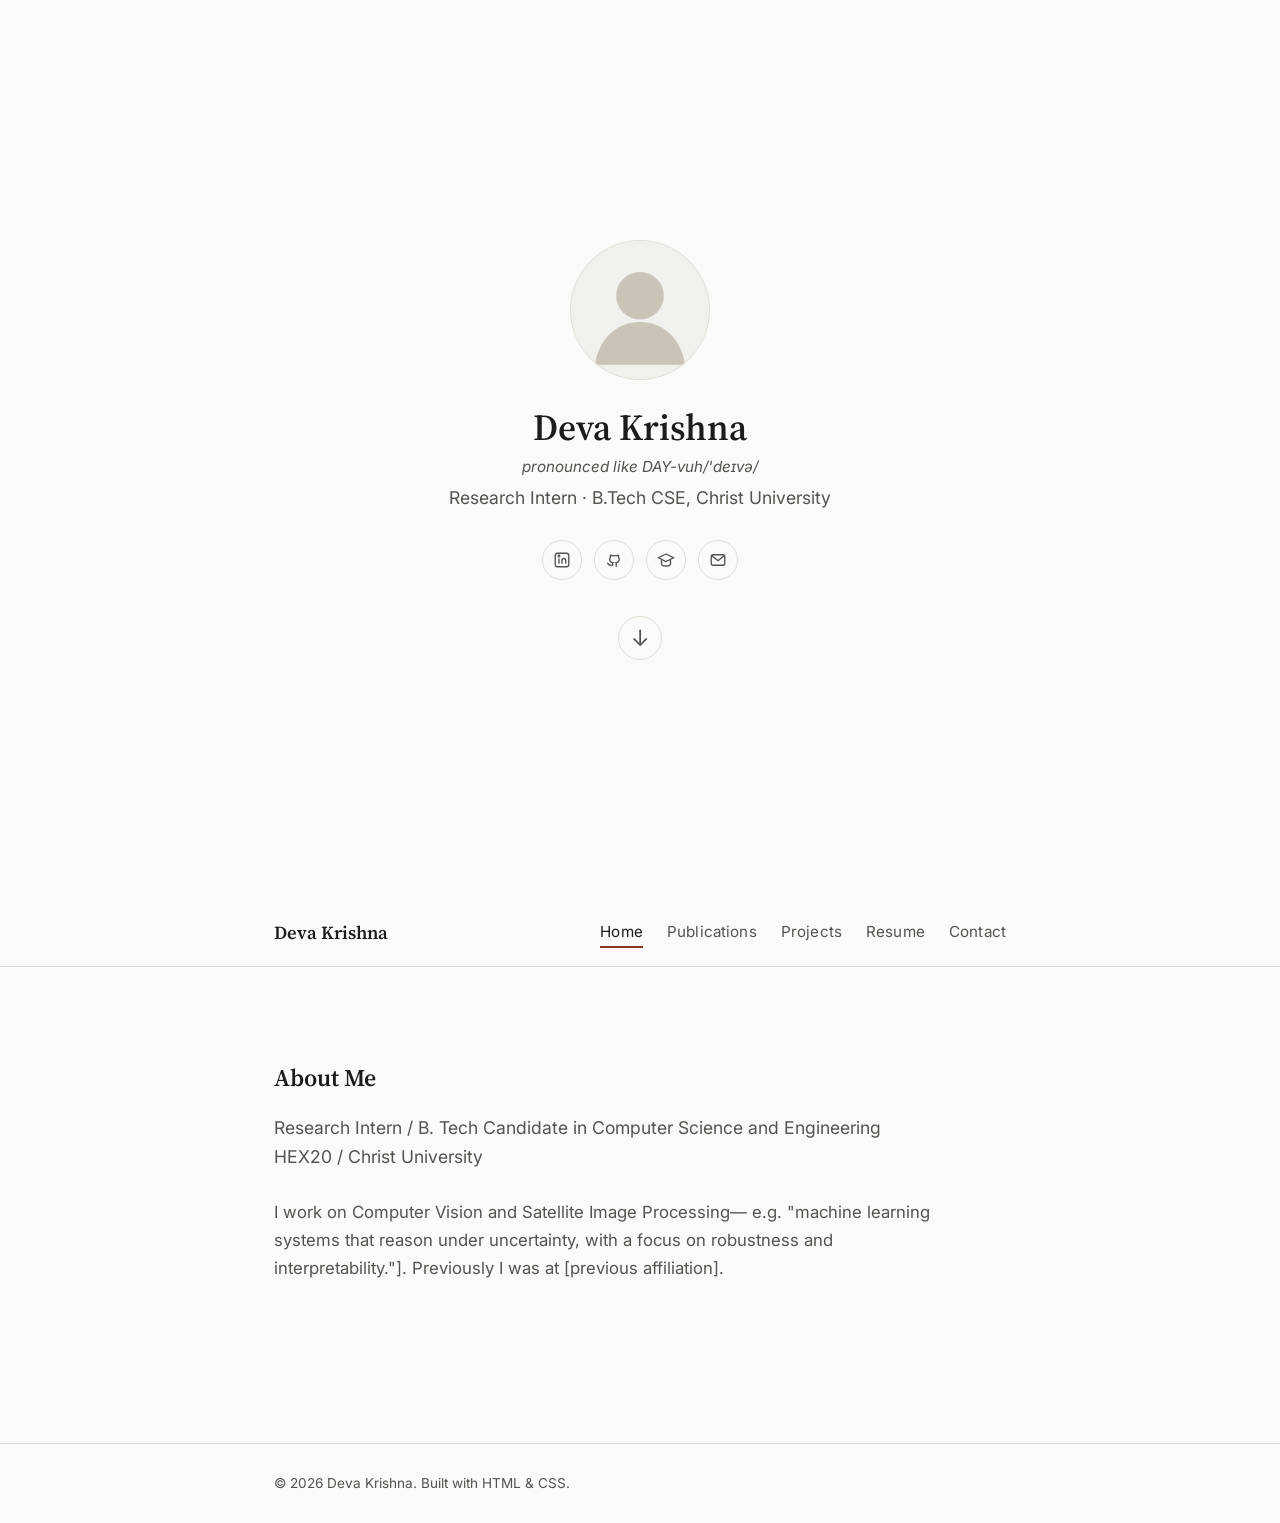
==== index.html @ 1d5160e4 "Landing page fix" ====
<!DOCTYPE html>
<html lang="en">
<head>
<meta charset="UTF-8" />
<meta name="viewport" content="width=device-width, initial-scale=1.0" />
<title>Deva Krishna</title>
<meta name="description" content="Personal academic portfolio of Your Name — research, publications, and projects." />
<link rel="icon" href="data:," />
<link rel="preconnect" href="https://fonts.googleapis.com" />
<link href="https://fonts.googleapis.com/css2?family=Inter:wght@400;500;600&family=Source+Serif+4:wght@500;600&display=swap" rel="stylesheet" />
<link rel="stylesheet" href="css/style.css" />
</head>
<body>

<section class="landing">
  <img class="avatar" src="assets/profile-placeholder.svg" alt="Portrait of Deva Krishna" />
  <h1>Deva Krishna</h1>
  <p class="pronounce">pronounced like <em>DAY-vuh</em>/'deɪvə/</p>
  <p class="subtitle">Research Intern &middot; B.Tech CSE, Christ University</p>

  <div class="landing-icons">
    <a href="https://www.linkedin.com/in/viabledev/" target="_blank" rel="noopener" aria-label="LinkedIn">
      <svg viewBox="0 0 24 24" fill="none" stroke="currentColor" stroke-width="1.8"><rect x="3" y="3" width="18" height="18" rx="3"/><line x1="8" y1="10" x2="8" y2="17"/><circle cx="8" cy="6.7" r="1"/><path d="M12 17v-4.5c0-1.4 1-2.5 2.4-2.5s2.6 1.1 2.6 2.5V17"/></svg>
    </a>
    <a href="https://github.com/viabledev" target="_blank" rel="noopener" aria-label="GitHub">
      <svg viewBox="0 0 24 24" fill="none" stroke="currentColor" stroke-width="1.8"><path d="M9 19c-4.3 1.4-4.3-2.5-6-3m12 5v-3.5c0-1 .1-1.4-.5-2 2-.2 4.5-1 4.5-4.5 0-1-.4-1.9-1-2.6.1-.2.4-1.3-.1-2.8 0 0-.8-.3-2.8 1a9.4 9.4 0 0 0-5 0c-2-1.3-2.8-1-2.8-1-.5 1.5-.2 2.6-.1 2.8-.6.7-1 1.6-1 2.6 0 3.5 2.5 4.3 4.5 4.5-.3.3-.5.7-.5 1.3V20"/></svg>
    </a>
    <a href="https://scholar.google.com/citations?hl=en&user=NZZ7CNwAAAAJ" target="_blank" rel="noopener" aria-label="Google Scholar">
      <svg viewBox="0 0 24 24" fill="none" stroke="currentColor" stroke-width="1.8"><path d="M12 4 2 9l10 5 10-5-10-5Z"/><path d="M6 11.5V17c0 1.5 2.7 3 6 3s6-1.5 6-3v-5.5"/></svg>
    </a>
    <a href="mailto:devakollam676@gmail.com" aria-label="Email">
      <svg viewBox="0 0 24 24" fill="none" stroke="currentColor" stroke-width="1.8"><rect x="3" y="5" width="18" height="14" rx="2"/><path d="m4 6.5 8 6.5 8-6.5"/></svg>
    </a>
  </div>

  <a class="scroll-cue" href="#home" aria-label="Scroll down">&#8595;</a>
</section>

<header class="site" id="home">
  <div class="nav-inner">
    <a href="index.html" class="brand">Deva Krishna</a>
    <button class="nav-toggle" id="navToggle" aria-label="Toggle navigation">&#9776;</button>
    <nav class="links" id="navLinks">
      <a href="index.html" class="active">Home</a>
      <a href="publications.html">Publications</a>
      <a href="projects.html">Projects</a>
      <a href="resume.html">Resume</a>
      <a href="contact.html">Contact</a>
    </nav>
  </div>
</header>

<main>
  <div class="wrap">
    <section class="hero">
      <h2>About Me</h2>
      <p class="subtitle">Research Intern / B. Tech Candidate in Computer Science and Engineering<br />
      HEX20 / Christ University</p>

      <p class="lede">
        I work on Computer Vision and Satellite Image Processing—
        e.g. "machine learning systems that reason under uncertainty, with a
        focus on robustness and interpretability."]. Previously I was at
        [previous affiliation].
      </p>
    </section>
  </div>
</main>

<footer class="site">
  <div class="wrap">
    &copy; <span id="year"></span>  Deva Krishna. Built with HTML &amp; CSS.
  </div>
</footer>

<script src="js/script.js"></script>
</body>
</html>
---- css/style.css ----
/* ---------- Design tokens ---------- */
:root {
  --bg: #fbfaf8;
  --bg-alt: #f2f0ec;
  --ink: #1c1c1a;
  --ink-soft: #55534d;
  --accent: #8a3324;
  --accent-soft: #b8552f;
  --border: #e2ded5;
  --card-bg: #ffffff;
  --max-width: 780px;
  --serif: "Source Serif 4", Georgia, "Times New Roman", serif;
  --sans: "Inter", -apple-system, BlinkMacSystemFont, "Segoe UI", sans-serif;
}

@media (prefers-color-scheme: dark) {
  :root {
    --bg: #161614;
    --bg-alt: #1e1e1b;
    --ink: #ece9e2;
    --ink-soft: #a8a49a;
    --accent: #e07a5f;
    --accent-soft: #f2a488;
    --border: #34322c;
    --card-bg: #1c1c19;
  }
}

* { box-sizing: border-box; }

html { scroll-behavior: smooth; }

body {
  margin: 0;
  background: var(--bg);
  color: var(--ink);
  font-family: var(--sans);
  font-size: 17px;
  line-height: 1.65;
  -webkit-font-smoothing: antialiased;
}

a {
  color: var(--accent);
  text-decoration: none;
}
a:hover { text-decoration: underline; }

.wrap {
  max-width: var(--max-width);
  margin: 0 auto;
  padding: 0 24px;
}

/* ---------- Header / nav ---------- */
header.site {
  border-bottom: 1px solid var(--border);
  background: var(--bg);
  position: sticky;
  top: 0;
  z-index: 10;
}

.nav-inner {
  max-width: var(--max-width);
  margin: 0 auto;
  padding: 18px 24px;
  display: flex;
  align-items: center;
  justify-content: space-between;
}

.brand {
  font-family: var(--serif);
  font-size: 1.15rem;
  font-weight: 600;
  color: var(--ink);
}
.brand:hover { text-decoration: none; opacity: 0.8; }

nav.links {
  display: flex;
  gap: 24px;
}

nav.links a {
  color: var(--ink-soft);
  font-size: 0.95rem;
  letter-spacing: 0.01em;
  padding-bottom: 2px;
  border-bottom: 2px solid transparent;
}

nav.links a:hover {
  color: var(--ink);
  text-decoration: none;
}

nav.links a.active {
  color: var(--ink);
  border-bottom-color: var(--accent);
}

.nav-toggle {
  display: none;
  background: none;
  border: none;
  font-size: 1.5rem;
  color: var(--ink);
  cursor: pointer;
}

@media (max-width: 640px) {
  nav.links {
    position: fixed;
    top: 62px;
    left: 0;
    right: 0;
    background: var(--bg);
    border-bottom: 1px solid var(--border);
    flex-direction: column;
    gap: 0;
    max-height: 0;
    overflow: hidden;
    transition: max-height 0.25s ease;
  }
  nav.links.open { max-height: 300px; }
  nav.links a {
    padding: 14px 24px;
    border-bottom: 1px solid var(--border);
  }
  .nav-toggle { display: block; }
}

/* ---------- Main / sections ---------- */
main { padding: 56px 0 80px; }

h1, h2, h3 {
  font-family: var(--serif);
  font-weight: 600;
  color: var(--ink);
  line-height: 1.25;
}

h1 { font-size: 2.3rem; margin: 0 0 8px; }
h2 { font-size: 1.5rem; margin: 0 0 20px; }
h3 { font-size: 1.15rem; margin: 0 0 6px; }

.subtitle {
  font-size: 1.1rem;
  color: var(--ink-soft);
  margin: 0 0 28px;
}

.lede {
  font-size: 1.05rem;
  color: var(--ink-soft);
  max-width: 60ch;
}

section { margin-bottom: 56px; }

/* ---------- Full-screen splash ---------- */
.landing {
  min-height: 100vh;
  display: flex;
  flex-direction: column;
  align-items: center;
  justify-content: center;
  text-align: center;
  padding: 24px;
  margin: 0;
}

.landing .avatar {
  width: 140px;
  height: 140px;
  border-radius: 50%;
  background: var(--bg-alt);
  border: 1px solid var(--border);
  margin-bottom: 24px;
  object-fit: cover;
  display: block;
}

.landing h1 { margin-bottom: 4px; }

.landing .pronounce { margin: 0 0 4px; }

.landing .subtitle { margin: 0 0 28px; }

.landing-icons {
  display: flex;
  gap: 12px;
  margin-bottom: 36px;
}

.landing-icons a {
  color: var(--ink-soft);
  border: 1px solid var(--border);
  border-radius: 50%;
  width: 40px;
  height: 40px;
  display: flex;
  align-items: center;
  justify-content: center;
}
.landing-icons a:hover {
  color: var(--accent);
  border-color: var(--accent);
  text-decoration: none;
}
.landing-icons svg {
  width: 18px;
  height: 18px;
}

.scroll-cue {
  color: var(--ink-soft);
  font-size: 1.4rem;
  border: 1px solid var(--border);
  border-radius: 50%;
  width: 44px;
  height: 44px;
  display: flex;
  align-items: center;
  justify-content: center;
  animation: bob 2s ease-in-out infinite;
}
.scroll-cue:hover {
  color: var(--accent);
  border-color: var(--accent);
  text-decoration: none;
}

@keyframes bob {
  0%, 100% { transform: translateY(0); }
  50% { transform: translateY(6px); }
}

/* ---------- Hero (landing page) ---------- */
.hero {
  padding: 40px 0 8px;
}

.hero .avatar {
  width: 116px;
  height: 116px;
  border-radius: 50%;
  background: var(--bg-alt);
  border: 1px solid var(--border);
  margin-bottom: 28px;
  object-fit: cover;
  display: block;
}

.pronounce {
  font-size: 0.95rem;
  color: var(--ink-soft);
  font-style: italic;
  margin: -4px 0 20px;
}

.social-row {
  display: flex;
  flex-wrap: wrap;
  gap: 10px;
  margin-top: 28px;
}

.social-row a {
  border: 1px solid var(--border);
  border-radius: 8px;
  padding: 8px 14px;
  font-size: 0.92rem;
  color: var(--ink);
  display: inline-flex;
  align-items: center;
  gap: 6px;
}
.social-row a:hover {
  border-color: var(--accent);
  color: var(--accent);
  text-decoration: none;
}

.cta-row {
  display: flex;
  gap: 12px;
  margin-top: 32px;
  flex-wrap: wrap;
}

.btn {
  display: inline-block;
  padding: 10px 20px;
  border-radius: 8px;
  font-size: 0.95rem;
  border: 1px solid var(--accent);
  color: var(--accent);
}
.btn:hover { background: var(--accent); color: #fff; text-decoration: none; }
.btn.primary { background: var(--accent); color: #fff; }
.btn.primary:hover { background: var(--accent-soft); border-color: var(--accent-soft); }

/* ---------- Publications ---------- */
.pub-list { list-style: none; padding: 0; margin: 0; }

.pub {
  padding: 22px 0;
  border-bottom: 1px solid var(--border);
}
.pub:first-child { padding-top: 0; }

.pub .venue-tag {
  display: inline-block;
  font-size: 0.78rem;
  text-transform: uppercase;
  letter-spacing: 0.06em;
  color: var(--accent);
  background: var(--bg-alt);
  border-radius: 5px;
  padding: 3px 8px;
  margin-bottom: 8px;
}

.pub .authors {
  color: var(--ink-soft);
  font-size: 0.95rem;
  margin: 4px 0;
}

.pub .meta {
  color: var(--ink-soft);
  font-size: 0.9rem;
  font-style: italic;
}

.pub .pub-links {
  margin-top: 8px;
  font-size: 0.9rem;
  display: flex;
  gap: 14px;
}

/* ---------- Projects ---------- */
.project-grid {
  display: grid;
  grid-template-columns: 1fr;
  gap: 20px;
}

.card {
  background: var(--card-bg);
  border: 1px solid var(--border);
  border-radius: 12px;
  padding: 24px;
}

.tag-row {
  display: flex;
  flex-wrap: wrap;
  gap: 8px;
  margin: 12px 0;
}

.tag {
  font-size: 0.78rem;
  color: var(--ink-soft);
  background: var(--bg-alt);
  border-radius: 5px;
  padding: 3px 9px;
}

.card-links {
  margin-top: 12px;
  display: flex;
  gap: 16px;
  font-size: 0.9rem;
}

/* ---------- Resume ---------- */
.resume-embed {
  width: 100%;
  height: 80vh;
  border: 1px solid var(--border);
  border-radius: 12px;
  margin-top: 24px;
}

.resume-fallback {
  padding: 16px;
  background: var(--bg-alt);
  border-radius: 8px;
  font-size: 0.9rem;
  color: var(--ink-soft);
}

/* ---------- Contact ---------- */
.contact-list {
  list-style: none;
  padding: 0;
  margin: 24px 0;
}
.contact-list li {
  padding: 12px 0;
  border-bottom: 1px solid var(--border);
  display: flex;
  gap: 10px;
}
.contact-list li:first-child { padding-top: 0; }
.contact-list .label {
  color: var(--ink-soft);
  min-width: 100px;
}

/* ---------- Footer ---------- */
footer.site {
  border-top: 1px solid var(--border);
  padding: 28px 0;
  color: var(--ink-soft);
  font-size: 0.85rem;
}
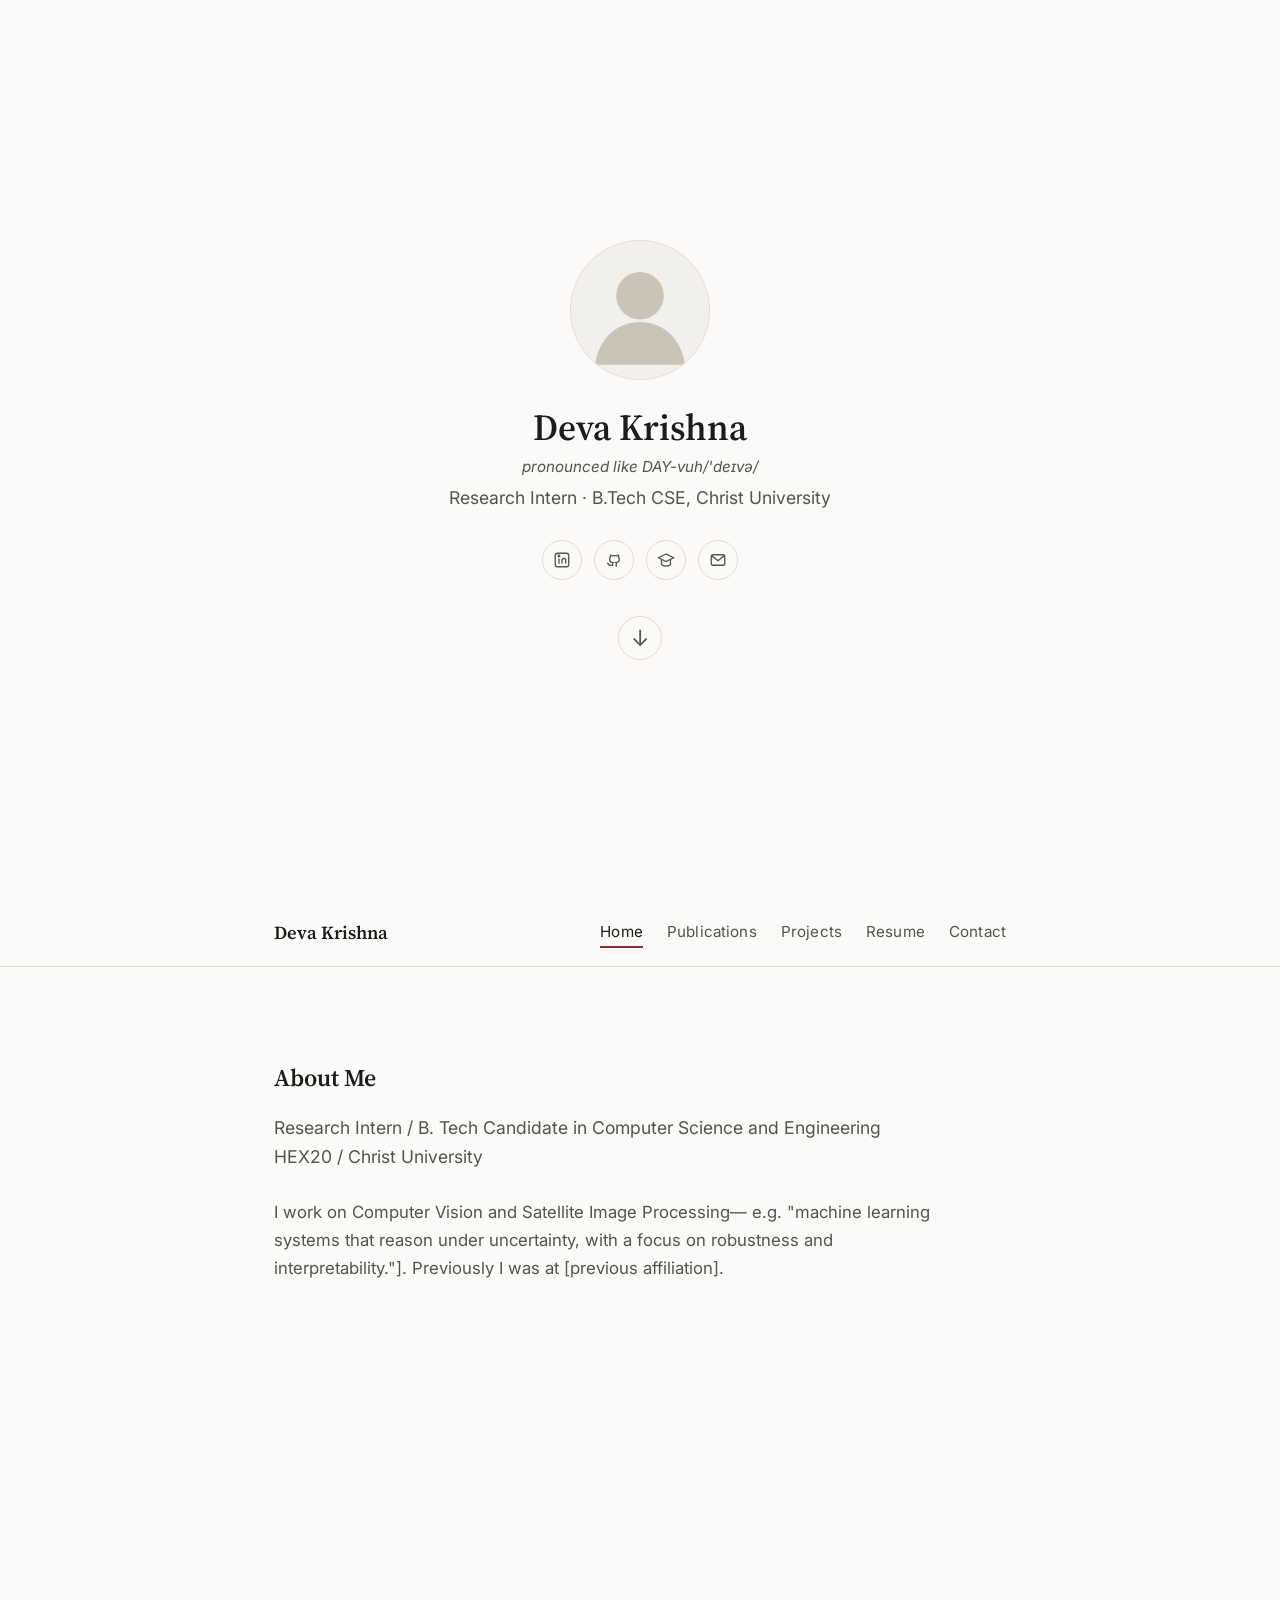
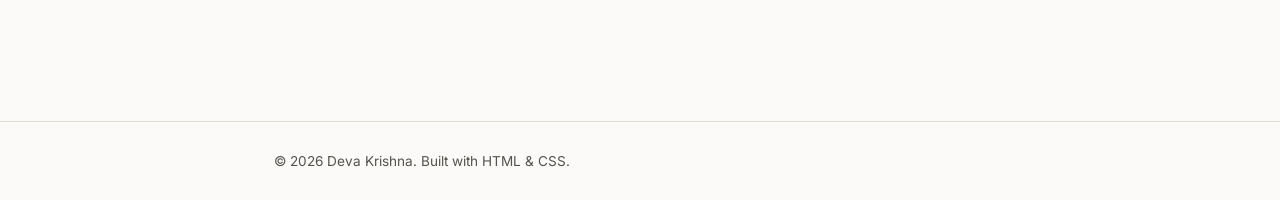
==== commit 7ea7a3fd: "Add scroll-snap so landing and home sections fill the screen separately" ====
--- a/index.html
+++ b/index.html
@@ -8,7 +8,7 @@
 <link rel="icon" href="data:," />
 <link rel="preconnect" href="https://fonts.googleapis.com" />
 <link href="https://fonts.googleapis.com/css2?family=Inter:wght@400;500;600&family=Source+Serif+4:wght@500;600&display=swap" rel="stylesheet" />
-<link rel="stylesheet" href="css/style.css" />
+<link rel="stylesheet" href="css/style.css?v=2" />
 </head>
 <body>
 
@@ -36,42 +36,44 @@
   <a class="scroll-cue" href="#home" aria-label="Scroll down">&#8595;</a>
 </section>
 
-<header class="site" id="home">
-  <div class="nav-inner">
-    <a href="index.html" class="brand">Deva Krishna</a>
-    <button class="nav-toggle" id="navToggle" aria-label="Toggle navigation">&#9776;</button>
-    <nav class="links" id="navLinks">
-      <a href="index.html" class="active">Home</a>
-      <a href="publications.html">Publications</a>
-      <a href="projects.html">Projects</a>
-      <a href="resume.html">Resume</a>
-      <a href="contact.html">Contact</a>
-    </nav>
-  </div>
-</header>
+<div class="page-content" id="home">
+  <header class="site">
+    <div class="nav-inner">
+      <a href="index.html" class="brand">Deva Krishna</a>
+      <button class="nav-toggle" id="navToggle" aria-label="Toggle navigation">&#9776;</button>
+      <nav class="links" id="navLinks">
+        <a href="index.html" class="active">Home</a>
+        <a href="publications.html">Publications</a>
+        <a href="projects.html">Projects</a>
+        <a href="resume.html">Resume</a>
+        <a href="contact.html">Contact</a>
+      </nav>
+    </div>
+  </header>
 
-<main>
-  <div class="wrap">
-    <section class="hero">
-      <h2>About Me</h2>
-      <p class="subtitle">Research Intern / B. Tech Candidate in Computer Science and Engineering<br />
-      HEX20 / Christ University</p>
+  <main>
+    <div class="wrap">
+      <section class="hero">
+        <h2>About Me</h2>
+        <p class="subtitle">Research Intern / B. Tech Candidate in Computer Science and Engineering<br />
+        HEX20 / Christ University</p>
 
-      <p class="lede">
-        I work on Computer Vision and Satellite Image Processing—
-        e.g. "machine learning systems that reason under uncertainty, with a
-        focus on robustness and interpretability."]. Previously I was at
-        [previous affiliation].
-      </p>
-    </section>
-  </div>
-</main>
+        <p class="lede">
+          I work on Computer Vision and Satellite Image Processing—
+          e.g. "machine learning systems that reason under uncertainty, with a
+          focus on robustness and interpretability."]. Previously I was at
+          [previous affiliation].
+        </p>
+      </section>
+    </div>
+  </main>
 
-<footer class="site">
-  <div class="wrap">
-    &copy; <span id="year"></span>  Deva Krishna. Built with HTML &amp; CSS.
-  </div>
-</footer>
+  <footer class="site">
+    <div class="wrap">
+      &copy; <span id="year"></span>  Deva Krishna. Built with HTML &amp; CSS.
+    </div>
+  </footer>
+</div>
 
 <script src="js/script.js"></script>
 </body>
--- a/css/style.css
+++ b/css/style.css
@@ -38,6 +38,12 @@
   font-size: 17px;
   line-height: 1.65;
   -webkit-font-smoothing: antialiased;
+}
+
+body:has(> .landing) {
+  height: 100vh;
+  overflow-y: auto;
+  scroll-snap-type: y mandatory;
 }
 
 a {
@@ -162,7 +168,7 @@
 
 /* ---------- Full-screen splash ---------- */
 .landing {
-  min-height: 100vh;
+  height: 100vh;
   display: flex;
   flex-direction: column;
   align-items: center;
@@ -170,6 +176,20 @@
   text-align: center;
   padding: 24px;
   margin: 0;
+  scroll-snap-align: start;
+  scroll-snap-stop: always;
+}
+
+.page-content {
+  min-height: 100vh;
+  display: flex;
+  flex-direction: column;
+  scroll-snap-align: start;
+  scroll-snap-stop: always;
+}
+
+.page-content main {
+  flex: 1;
 }
 
 .landing .avatar {
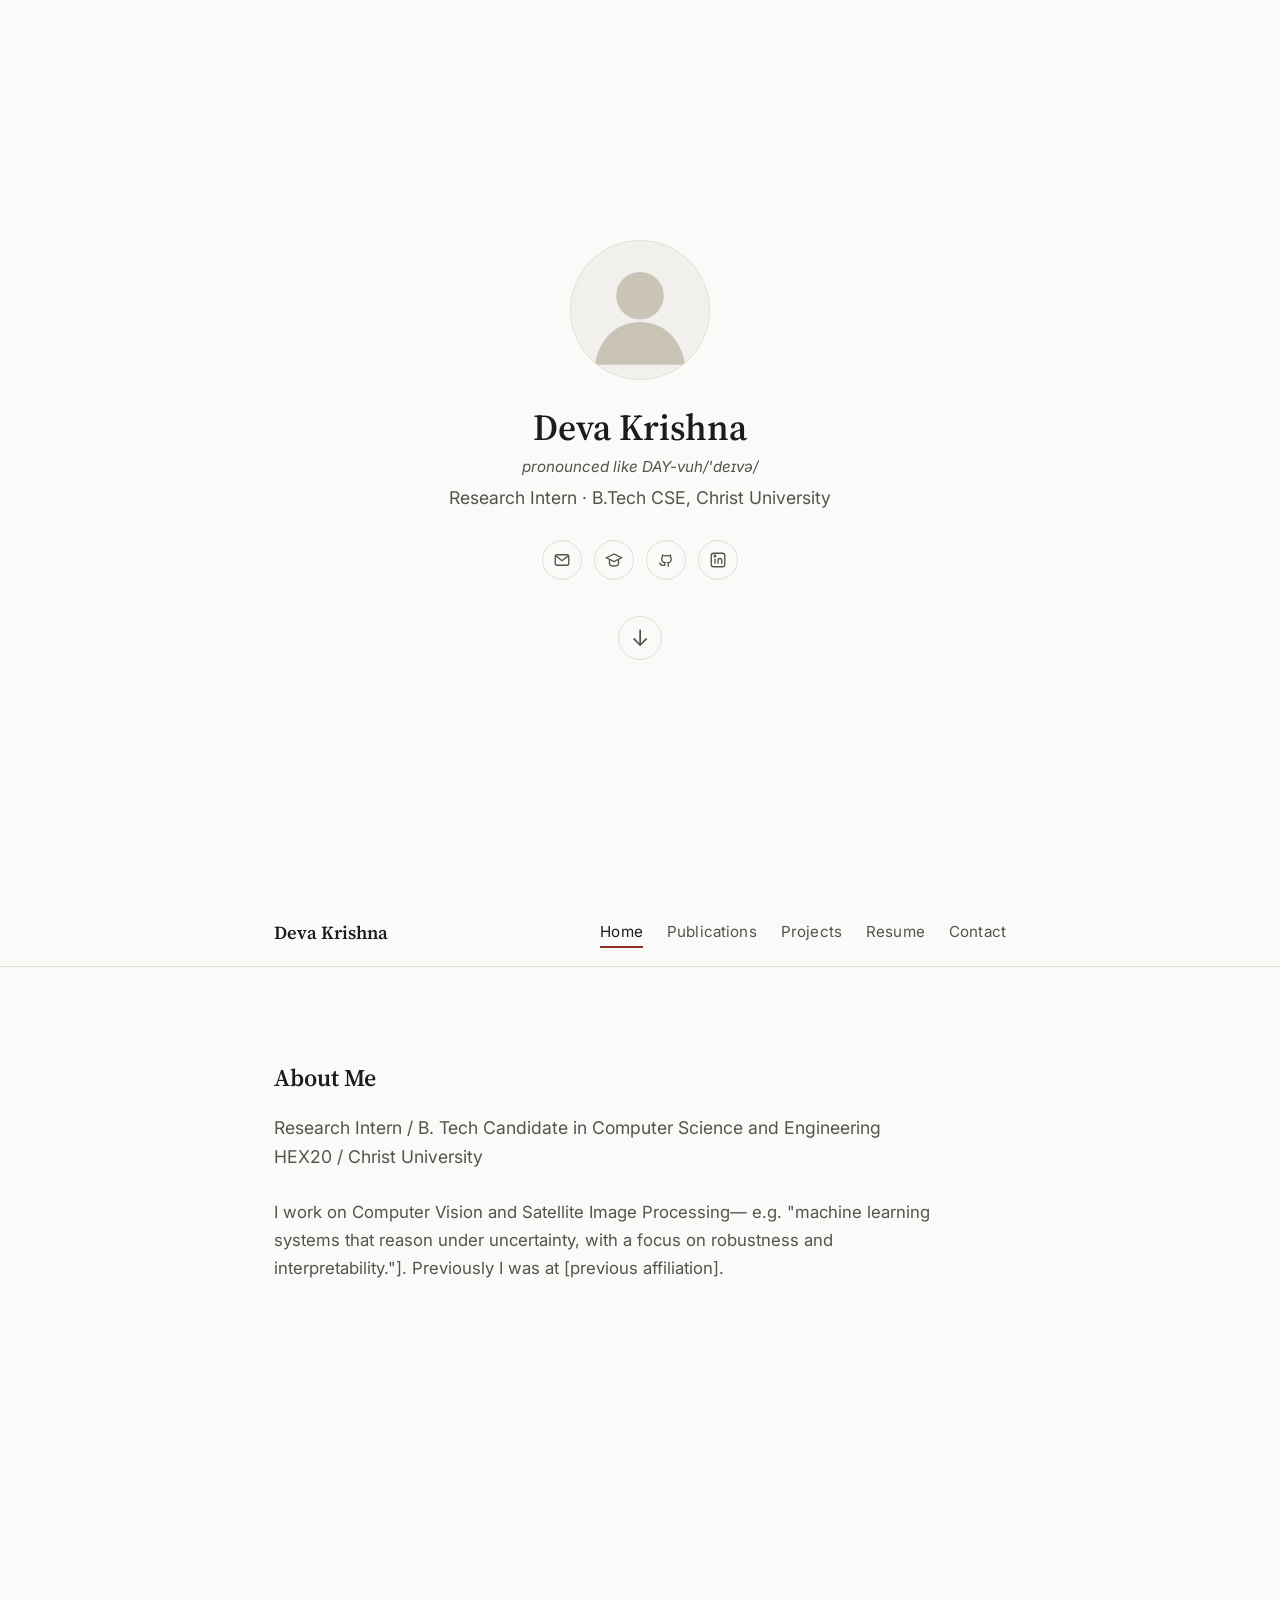
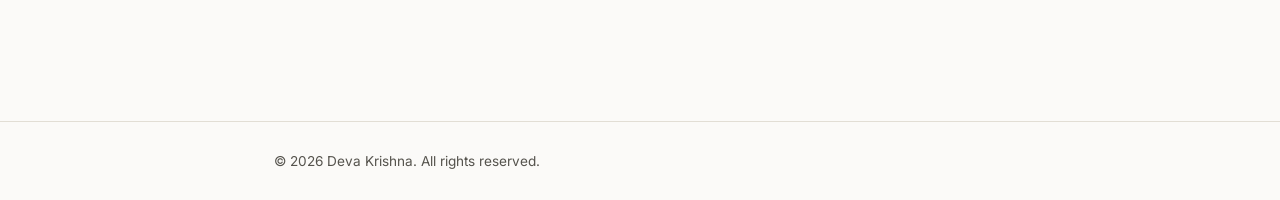
==== commit 75440763: "Reorder landing icons: email, scholar, github, linkedin" ====
--- a/index.html
+++ b/index.html
@@ -19,17 +19,17 @@
   <p class="subtitle">Research Intern &middot; B.Tech CSE, Christ University</p>
 
   <div class="landing-icons">
-    <a href="https://www.linkedin.com/in/viabledev/" target="_blank" rel="noopener" aria-label="LinkedIn">
-      <svg viewBox="0 0 24 24" fill="none" stroke="currentColor" stroke-width="1.8"><rect x="3" y="3" width="18" height="18" rx="3"/><line x1="8" y1="10" x2="8" y2="17"/><circle cx="8" cy="6.7" r="1"/><path d="M12 17v-4.5c0-1.4 1-2.5 2.4-2.5s2.6 1.1 2.6 2.5V17"/></svg>
+    <a href="mailto:devakollam676@gmail.com" aria-label="Email">
+      <svg viewBox="0 0 24 24" fill="none" stroke="currentColor" stroke-width="1.8"><rect x="3" y="5" width="18" height="14" rx="2"/><path d="m4 6.5 8 6.5 8-6.5"/></svg>
+    </a>
+    <a href="https://scholar.google.com/citations?hl=en&user=NZZ7CNwAAAAJ" target="_blank" rel="noopener" aria-label="Google Scholar">
+      <svg viewBox="0 0 24 24" fill="none" stroke="currentColor" stroke-width="1.8"><path d="M12 4 2 9l10 5 10-5-10-5Z"/><path d="M6 11.5V17c0 1.5 2.7 3 6 3s6-1.5 6-3v-5.5"/></svg>
     </a>
     <a href="https://github.com/viabledev" target="_blank" rel="noopener" aria-label="GitHub">
       <svg viewBox="0 0 24 24" fill="none" stroke="currentColor" stroke-width="1.8"><path d="M9 19c-4.3 1.4-4.3-2.5-6-3m12 5v-3.5c0-1 .1-1.4-.5-2 2-.2 4.5-1 4.5-4.5 0-1-.4-1.9-1-2.6.1-.2.4-1.3-.1-2.8 0 0-.8-.3-2.8 1a9.4 9.4 0 0 0-5 0c-2-1.3-2.8-1-2.8-1-.5 1.5-.2 2.6-.1 2.8-.6.7-1 1.6-1 2.6 0 3.5 2.5 4.3 4.5 4.5-.3.3-.5.7-.5 1.3V20"/></svg>
     </a>
-    <a href="https://scholar.google.com/citations?hl=en&user=NZZ7CNwAAAAJ" target="_blank" rel="noopener" aria-label="Google Scholar">
-      <svg viewBox="0 0 24 24" fill="none" stroke="currentColor" stroke-width="1.8"><path d="M12 4 2 9l10 5 10-5-10-5Z"/><path d="M6 11.5V17c0 1.5 2.7 3 6 3s6-1.5 6-3v-5.5"/></svg>
-    </a>
-    <a href="mailto:devakollam676@gmail.com" aria-label="Email">
-      <svg viewBox="0 0 24 24" fill="none" stroke="currentColor" stroke-width="1.8"><rect x="3" y="5" width="18" height="14" rx="2"/><path d="m4 6.5 8 6.5 8-6.5"/></svg>
+    <a href="https://www.linkedin.com/in/viabledev/" target="_blank" rel="noopener" aria-label="LinkedIn">
+      <svg viewBox="0 0 24 24" fill="none" stroke="currentColor" stroke-width="1.8"><rect x="3" y="3" width="18" height="18" rx="3"/><line x1="8" y1="10" x2="8" y2="17"/><circle cx="8" cy="6.7" r="1"/><path d="M12 17v-4.5c0-1.4 1-2.5 2.4-2.5s2.6 1.1 2.6 2.5V17"/></svg>
     </a>
   </div>
 
@@ -70,7 +70,7 @@
 
   <footer class="site">
     <div class="wrap">
-      &copy; <span id="year"></span>  Deva Krishna. Built with HTML &amp; CSS.
+      &copy; <span id="year"></span>  Deva Krishna. All rights reserved.
     </div>
   </footer>
 </div>
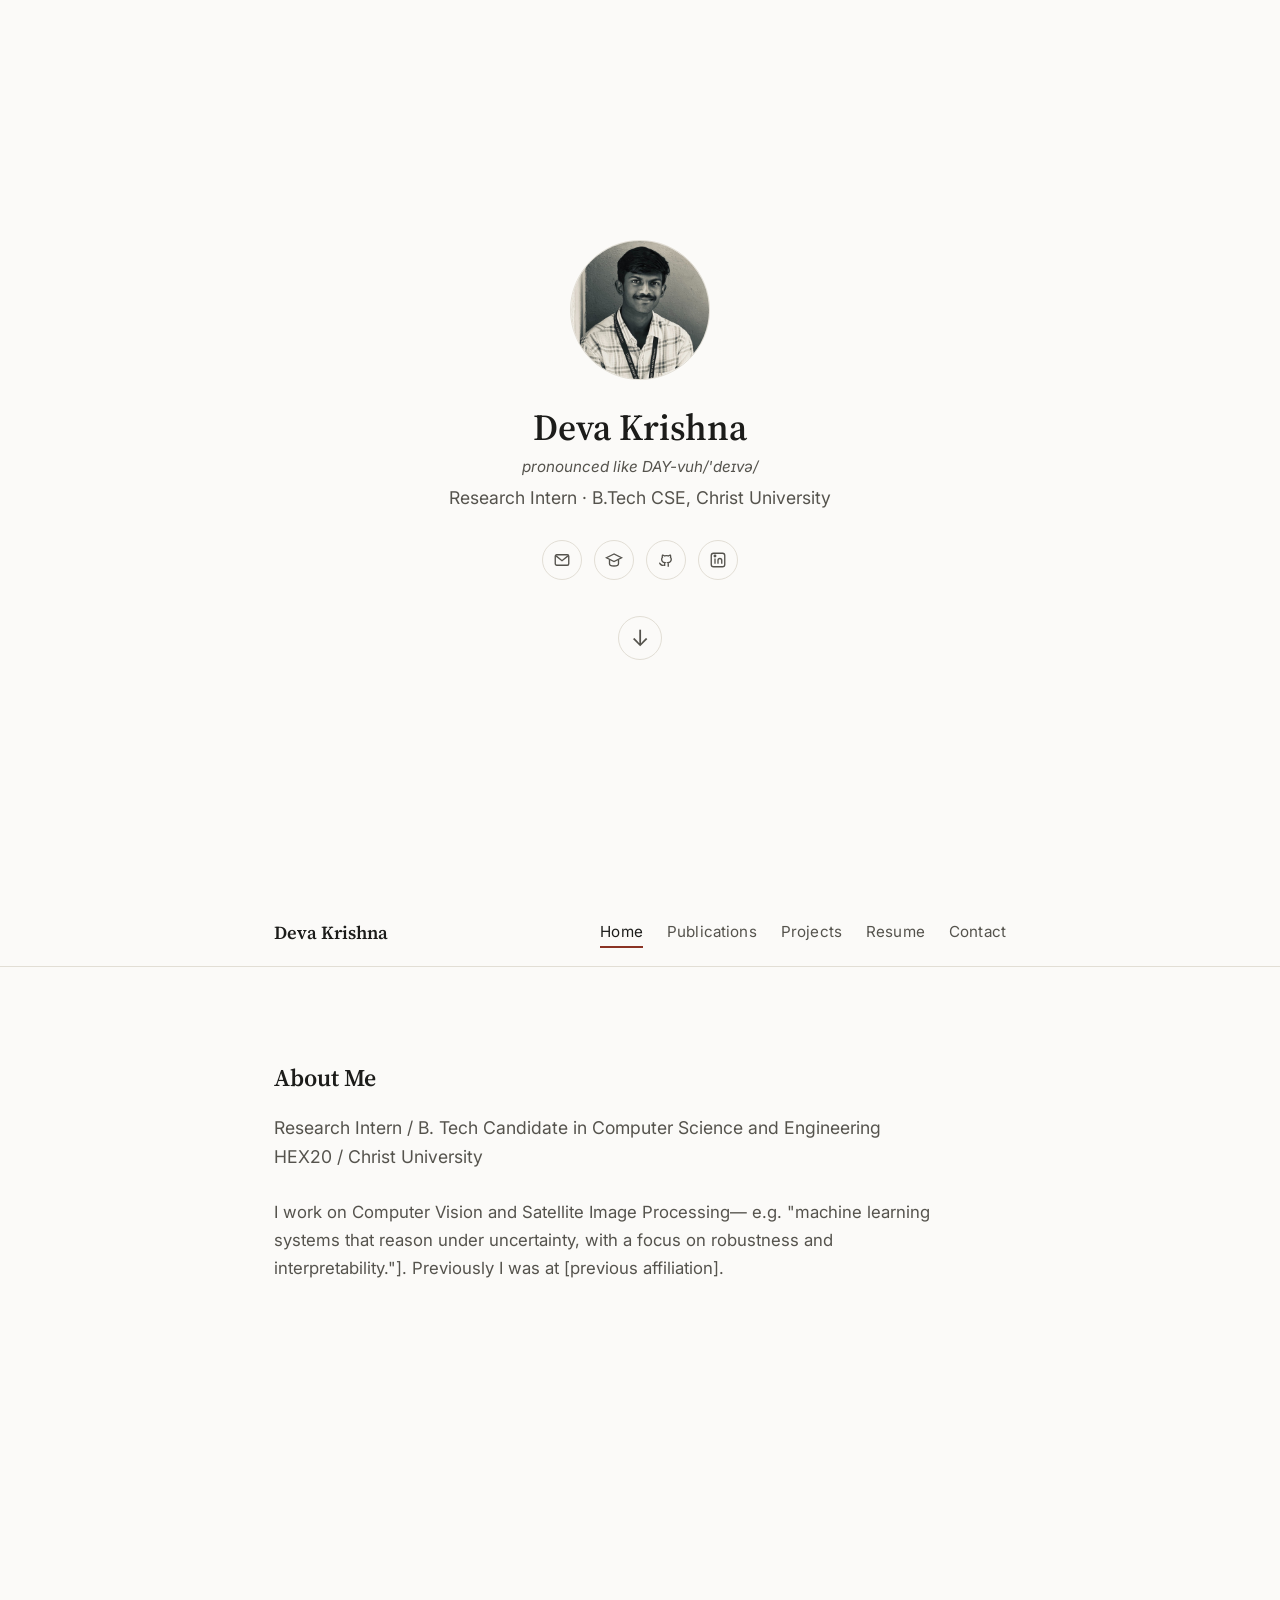
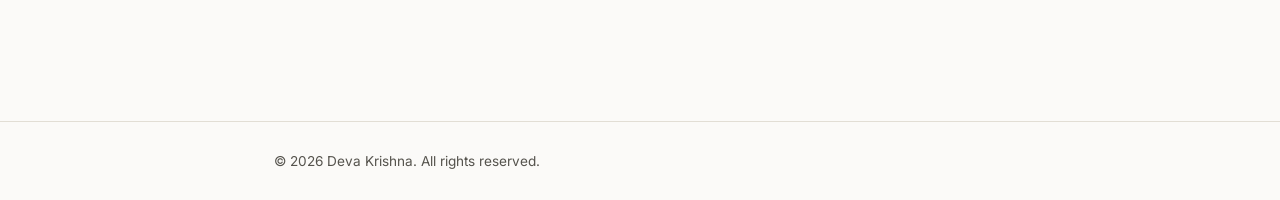
==== commit d2b9af55: "Use real profile photo on landing page" ====
--- a/index.html
+++ b/index.html
@@ -13,7 +13,7 @@
 <body>
 
 <section class="landing">
-  <img class="avatar" src="assets/profile-placeholder.svg" alt="Portrait of Deva Krishna" />
+  <img class="avatar" src="assets/pfp.jpeg" alt="Portrait of Deva Krishna" />
   <h1>Deva Krishna</h1>
   <p class="pronounce">pronounced like <em>DAY-vuh</em>/'deɪvə/</p>
   <p class="subtitle">Research Intern &middot; B.Tech CSE, Christ University</p>
--- a/css/style.css
+++ b/css/style.css
@@ -42,6 +42,7 @@
 
 body:has(> .landing) {
   height: 100vh;
+  height: 100dvh;
   overflow-y: auto;
   scroll-snap-type: y mandatory;
 }
@@ -169,6 +170,7 @@
 /* ---------- Full-screen splash ---------- */
 .landing {
   height: 100vh;
+  height: 100dvh;
   display: flex;
   flex-direction: column;
   align-items: center;
@@ -182,6 +184,7 @@
 
 .page-content {
   min-height: 100vh;
+  min-height: 100dvh;
   display: flex;
   flex-direction: column;
   scroll-snap-align: start;
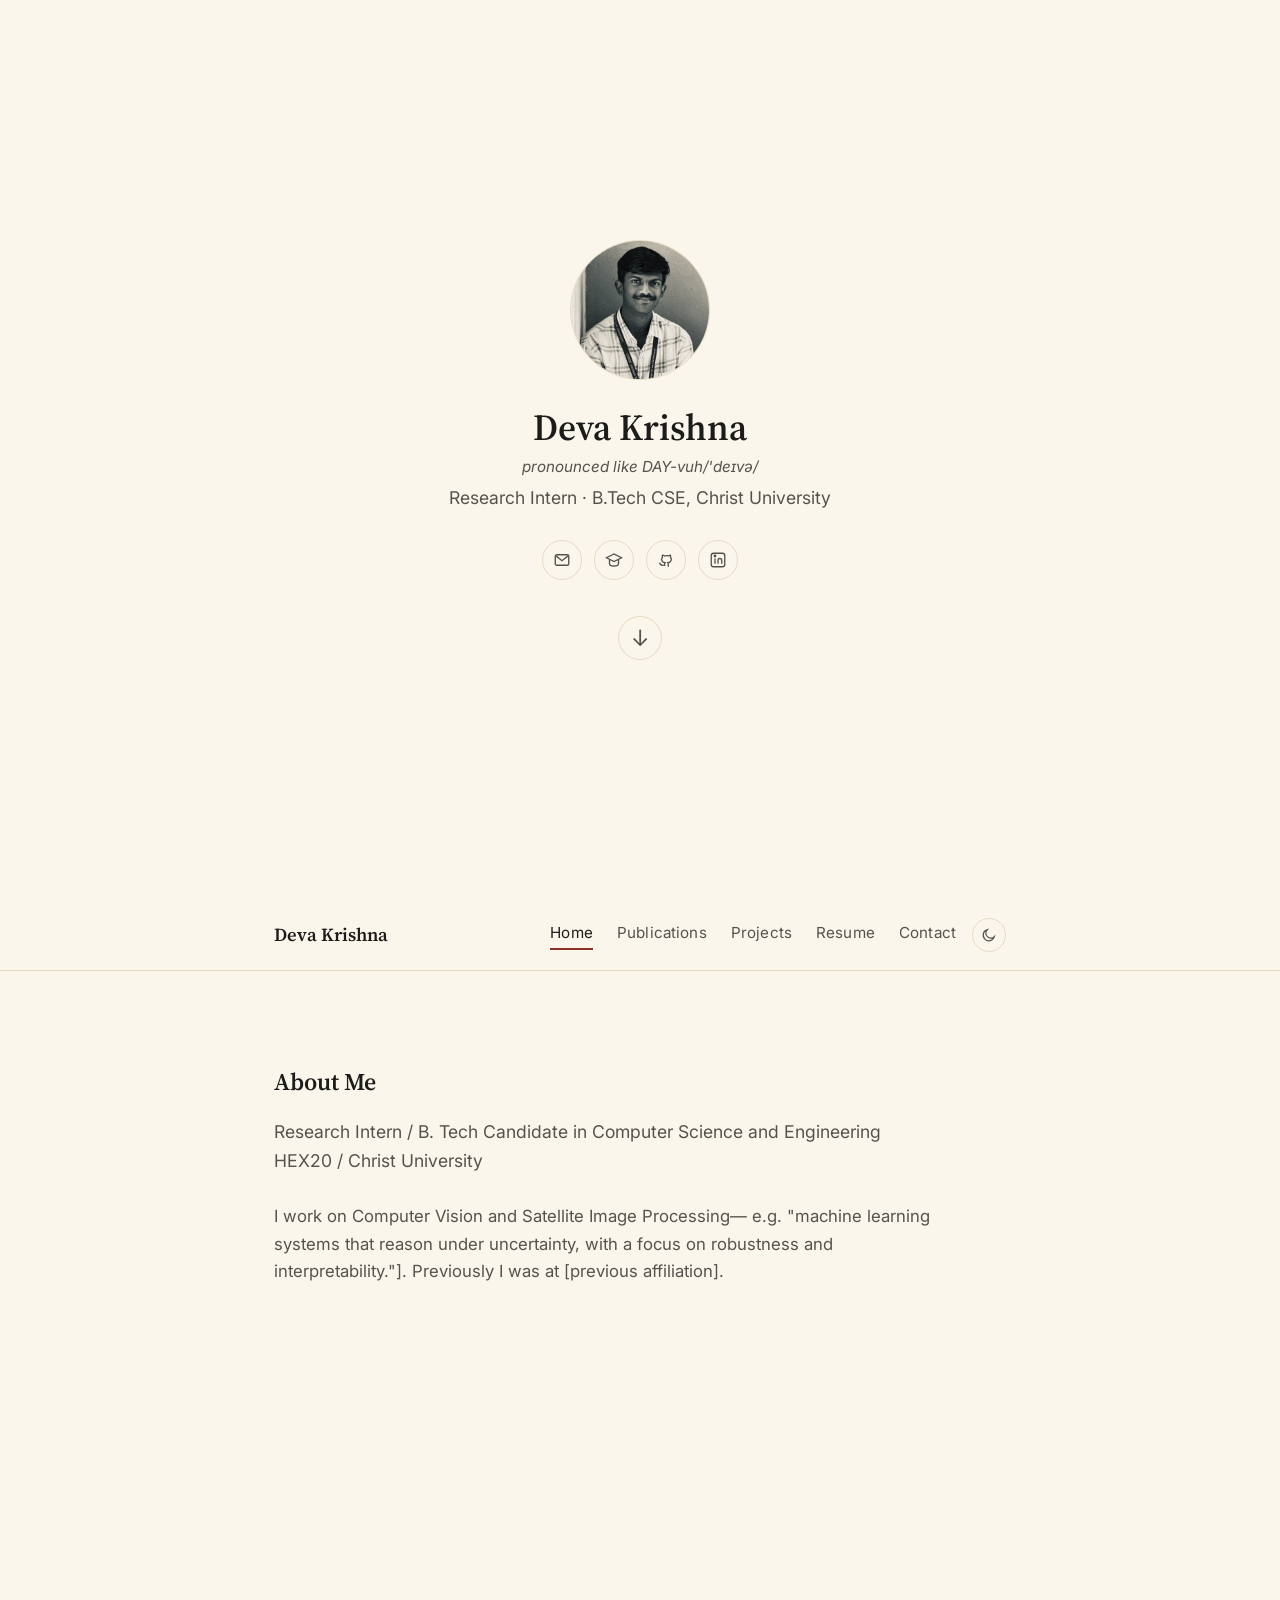
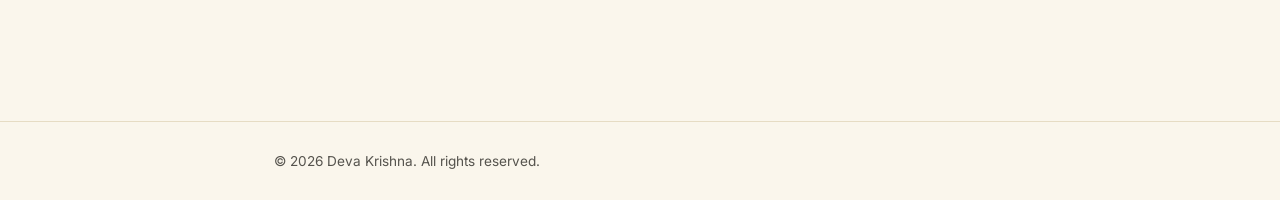
==== commit 2d27d39a: "Add light/dark theme toggle with cream light theme" ====
--- a/index.html
+++ b/index.html
@@ -9,6 +9,7 @@
 <link rel="preconnect" href="https://fonts.googleapis.com" />
 <link href="https://fonts.googleapis.com/css2?family=Inter:wght@400;500;600&family=Source+Serif+4:wght@500;600&display=swap" rel="stylesheet" />
 <link rel="stylesheet" href="css/style.css?v=2" />
+<script>(function(){try{var t=localStorage.getItem("theme")||(matchMedia("(prefers-color-scheme: dark)").matches?"dark":"light");document.documentElement.setAttribute("data-theme",t);}catch(e){}})();</script>
 </head>
 <body>
 
@@ -40,14 +41,20 @@
   <header class="site">
     <div class="nav-inner">
       <a href="index.html" class="brand">Deva Krishna</a>
-      <button class="nav-toggle" id="navToggle" aria-label="Toggle navigation">&#9776;</button>
-      <nav class="links" id="navLinks">
-        <a href="index.html" class="active">Home</a>
-        <a href="publications.html">Publications</a>
-        <a href="projects.html">Projects</a>
-        <a href="resume.html">Resume</a>
-        <a href="contact.html">Contact</a>
-      </nav>
+      <div class="nav-right">
+        <nav class="links" id="navLinks">
+          <a href="index.html" class="active">Home</a>
+          <a href="publications.html">Publications</a>
+          <a href="projects.html">Projects</a>
+          <a href="resume.html">Resume</a>
+          <a href="contact.html">Contact</a>
+        </nav>
+        <button class="theme-toggle" id="themeToggle" aria-label="Toggle theme">
+          <svg class="icon-moon" viewBox="0 0 24 24" fill="none" stroke="currentColor" stroke-width="1.8"><path d="M20 14.5A8.5 8.5 0 1 1 9.5 4a7 7 0 0 0 10.5 10.5Z"/></svg>
+          <svg class="icon-sun" viewBox="0 0 24 24" fill="none" stroke="currentColor" stroke-width="1.8"><circle cx="12" cy="12" r="4"/><path d="M12 2v2M12 20v2M4 12H2M22 12h-2M4.9 4.9l1.4 1.4M17.7 17.7l1.4 1.4M4.9 19.1l1.4-1.4M17.7 6.3l1.4-1.4"/></svg>
+        </button>
+        <button class="nav-toggle" id="navToggle" aria-label="Toggle navigation">&#9776;</button>
+      </div>
     </div>
   </header>
 
--- a/css/style.css
+++ b/css/style.css
@@ -1,20 +1,20 @@
 /* ---------- Design tokens ---------- */
 :root {
-  --bg: #fbfaf8;
-  --bg-alt: #f2f0ec;
+  --bg: #faf6ec;
+  --bg-alt: #f2ead9;
   --ink: #1c1c1a;
   --ink-soft: #55534d;
   --accent: #8a3324;
   --accent-soft: #b8552f;
-  --border: #e2ded5;
-  --card-bg: #ffffff;
+  --border: #e6dcc4;
+  --card-bg: #fffdf7;
   --max-width: 780px;
   --serif: "Source Serif 4", Georgia, "Times New Roman", serif;
   --sans: "Inter", -apple-system, BlinkMacSystemFont, "Segoe UI", sans-serif;
 }
 
 @media (prefers-color-scheme: dark) {
-  :root {
+  :root:not([data-theme="light"]) {
     --bg: #161614;
     --bg-alt: #1e1e1b;
     --ink: #ece9e2;
@@ -26,6 +26,17 @@
   }
 }
 
+:root[data-theme="dark"] {
+  --bg: #161614;
+  --bg-alt: #1e1e1b;
+  --ink: #ece9e2;
+  --ink-soft: #a8a49a;
+  --accent: #e07a5f;
+  --accent-soft: #f2a488;
+  --border: #34322c;
+  --card-bg: #1c1c19;
+}
+
 * { box-sizing: border-box; }
 
 html { scroll-behavior: smooth; }
@@ -85,10 +96,41 @@
 }
 .brand:hover { text-decoration: none; opacity: 0.8; }
 
+.nav-right {
+  display: flex;
+  align-items: center;
+  gap: 16px;
+}
+
 nav.links {
   display: flex;
   gap: 24px;
 }
+
+.theme-toggle {
+  background: none;
+  cursor: pointer;
+  color: var(--ink-soft);
+  border: 1px solid var(--border);
+  border-radius: 50%;
+  width: 34px;
+  height: 34px;
+  display: flex;
+  align-items: center;
+  justify-content: center;
+  flex-shrink: 0;
+}
+.theme-toggle:hover {
+  color: var(--accent);
+  border-color: var(--accent);
+}
+.theme-toggle svg {
+  width: 16px;
+  height: 16px;
+}
+.theme-toggle .icon-sun { display: none; }
+html[data-theme="dark"] .theme-toggle .icon-moon { display: none; }
+html[data-theme="dark"] .theme-toggle .icon-sun { display: block; }
 
 nav.links a {
   color: var(--ink-soft);
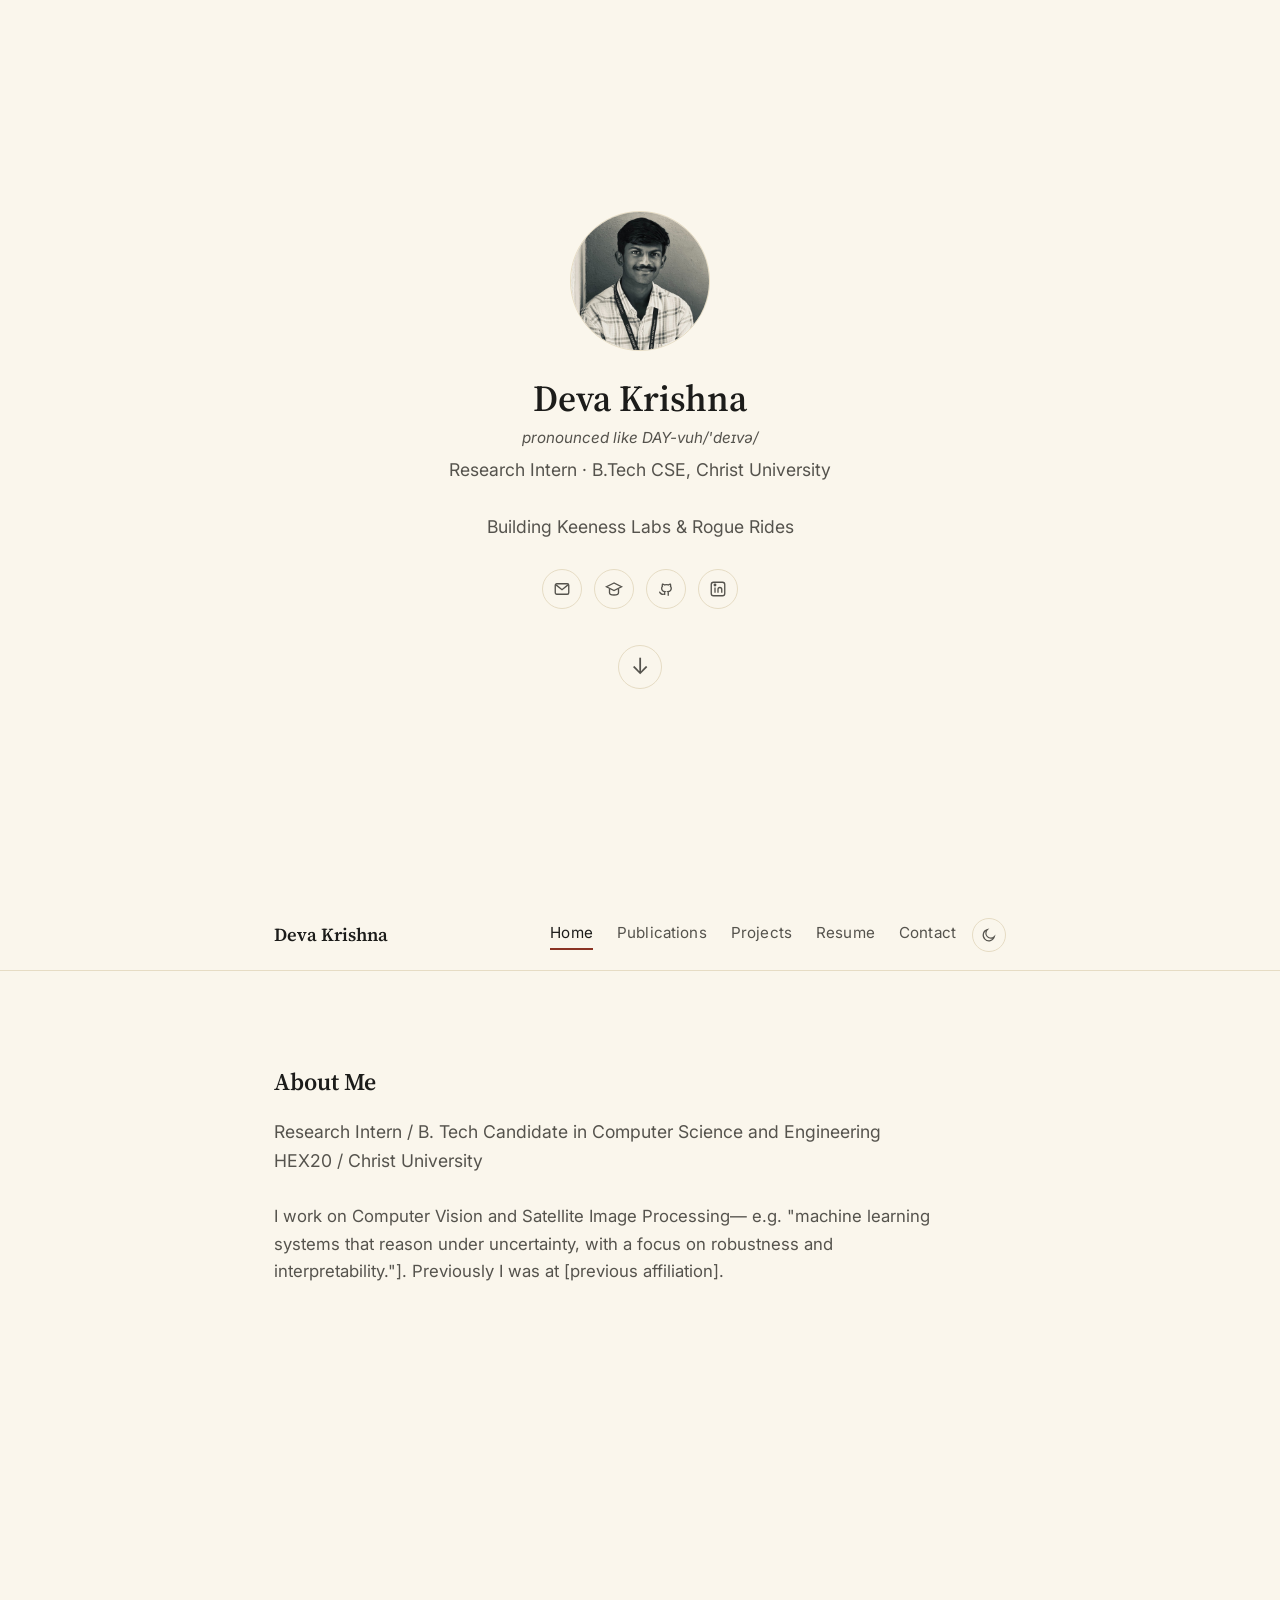
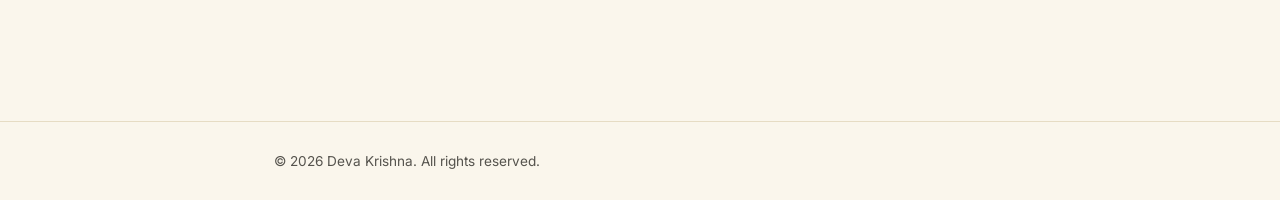
==== commit 5b59f788: "Add subtitle for Keeness Labs and Rogue Rides Added a new subtitle about building Keeness Labs and R" ====
--- a/index.html
+++ b/index.html
@@ -18,6 +18,7 @@
   <h1>Deva Krishna</h1>
   <p class="pronounce">pronounced like <em>DAY-vuh</em>/'deɪvə/</p>
   <p class="subtitle">Research Intern &middot; B.Tech CSE, Christ University</p>
+  <p class="subtitle">Building Keeness Labs & Rogue Rides</p>
 
   <div class="landing-icons">
     <a href="mailto:devakollam676@gmail.com" aria-label="Email">
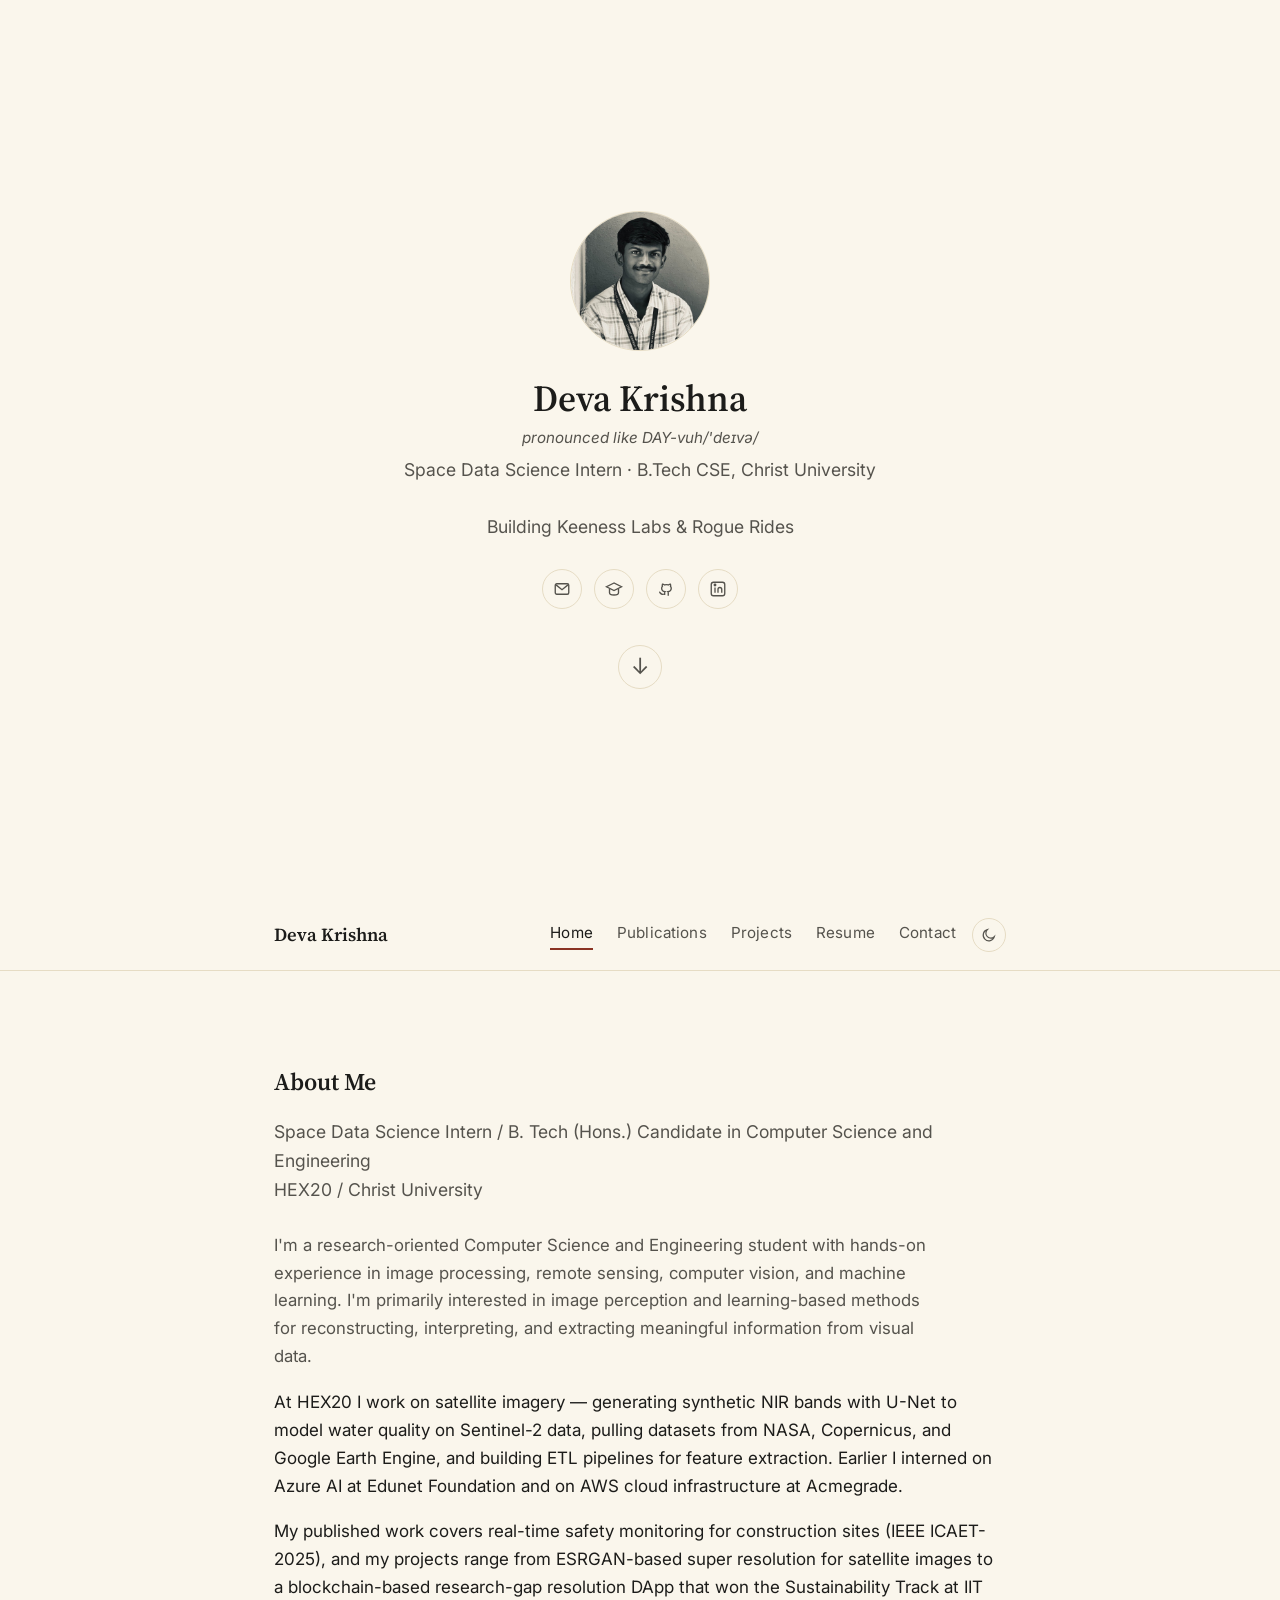
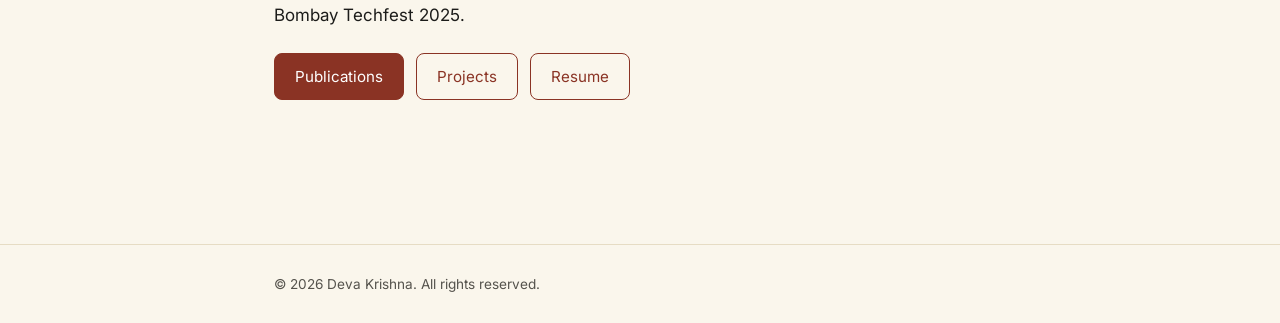
==== commit ae3b0fa9: "Replace template placeholders with resume content Fill in About Me, Projects, Publications, and Resu" ====
--- a/index.html
+++ b/index.html
@@ -4,7 +4,7 @@
 <meta charset="UTF-8" />
 <meta name="viewport" content="width=device-width, initial-scale=1.0" />
 <title>Deva Krishna</title>
-<meta name="description" content="Personal academic portfolio of Your Name — research, publications, and projects." />
+<meta name="description" content="Personal academic portfolio of Deva Krishna — research in computer vision, remote sensing, and machine learning." />
 <link rel="icon" href="data:," />
 <link rel="preconnect" href="https://fonts.googleapis.com" />
 <link href="https://fonts.googleapis.com/css2?family=Inter:wght@400;500;600&family=Source+Serif+4:wght@500;600&display=swap" rel="stylesheet" />
@@ -17,7 +17,7 @@
   <img class="avatar" src="assets/pfp.jpeg" alt="Portrait of Deva Krishna" />
   <h1>Deva Krishna</h1>
   <p class="pronounce">pronounced like <em>DAY-vuh</em>/'deɪvə/</p>
-  <p class="subtitle">Research Intern &middot; B.Tech CSE, Christ University</p>
+  <p class="subtitle">Space Data Science Intern &middot; B.Tech CSE, Christ University</p>
   <p class="subtitle">Building Keeness Labs & Rogue Rides</p>
 
   <div class="landing-icons">
@@ -63,15 +63,37 @@
     <div class="wrap">
       <section class="hero">
         <h2>About Me</h2>
-        <p class="subtitle">Research Intern / B. Tech Candidate in Computer Science and Engineering<br />
+        <p class="subtitle">Space Data Science Intern / B. Tech (Hons.) Candidate in Computer Science and Engineering<br />
         HEX20 / Christ University</p>
 
         <p class="lede">
-          I work on Computer Vision and Satellite Image Processing—
-          e.g. "machine learning systems that reason under uncertainty, with a
-          focus on robustness and interpretability."]. Previously I was at
-          [previous affiliation].
+          I'm a research-oriented Computer Science and Engineering student with hands-on
+          experience in image processing, remote sensing, computer vision, and machine
+          learning. I'm primarily interested in image perception and learning-based methods
+          for reconstructing, interpreting, and extracting meaningful information from
+          visual data.
         </p>
+
+        <p>
+          At HEX20 I work on satellite imagery — generating synthetic NIR bands with U-Net
+          to model water quality on Sentinel-2 data, pulling datasets from NASA, Copernicus,
+          and Google Earth Engine, and building ETL pipelines for feature extraction.
+          Earlier I interned on Azure AI at Edunet Foundation and on AWS cloud
+          infrastructure at Acmegrade.
+        </p>
+
+        <p>
+          My published work covers real-time safety monitoring for construction sites
+          (IEEE ICAET-2025), and my projects range from ESRGAN-based super resolution for
+          satellite images to a blockchain-based research-gap resolution DApp that won the
+          Sustainability Track at IIT Bombay Techfest 2025.
+        </p>
+
+        <div class="cta-row" style="margin-top:24px;">
+          <a class="btn primary" href="publications.html">Publications</a>
+          <a class="btn" href="projects.html">Projects</a>
+          <a class="btn" href="resume.html">Resume</a>
+        </div>
       </section>
     </div>
   </main>
